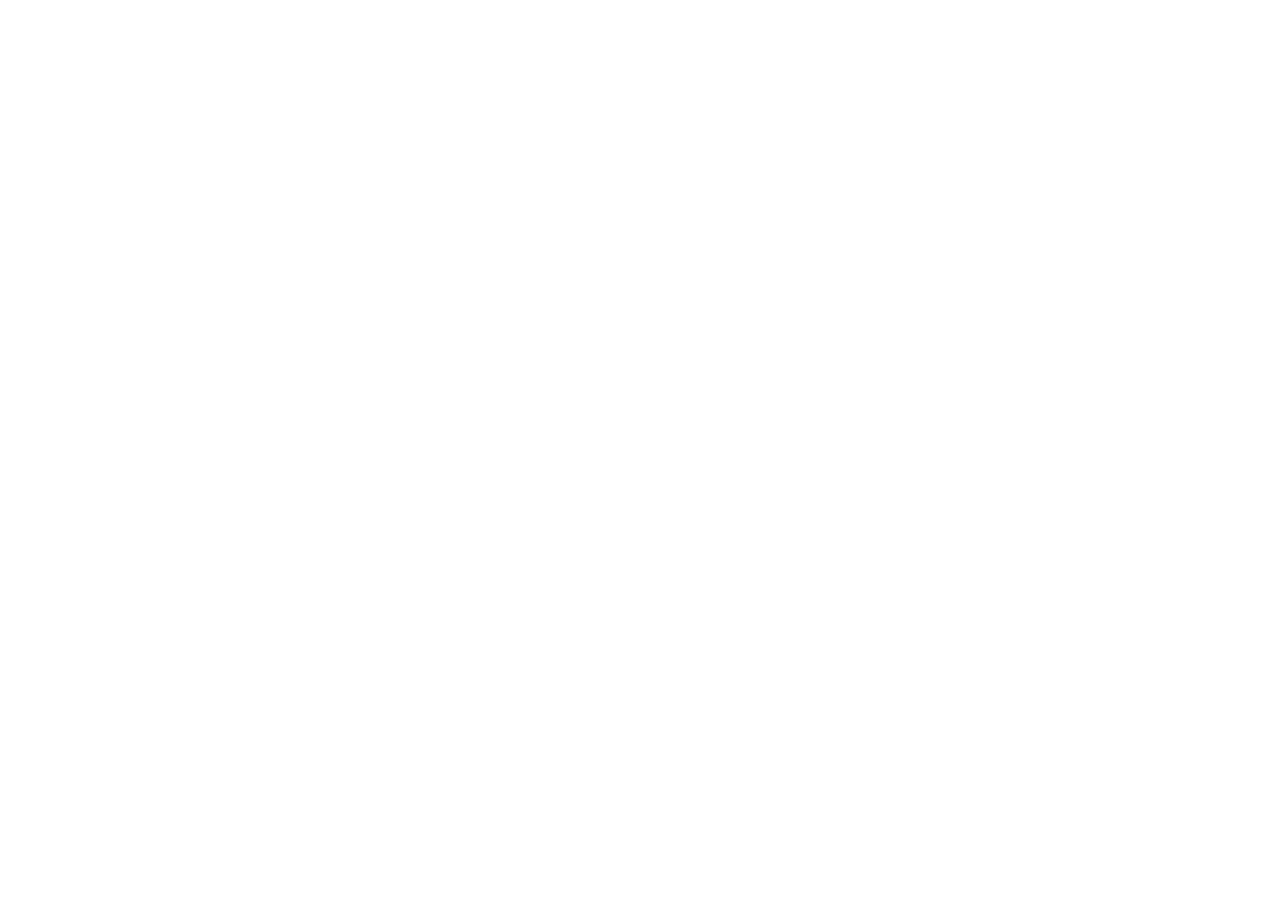
==== index.html @ 9d61e838 "initial project structure ready" ====
<!DOCTYPE html>
<html lang="en">
  <head>
    <meta charset="UTF-8" />
    <meta name="viewport" content="width=device-width, initial-scale=1.0" />
    <title>Homework</title>
    <link rel="stylesheet" type="text/css" href="./css/reset.css" />
    <link rel="stylesheet" type="text/css" href="./assets/css/style.css" />
  </head>
  <body>
    <script type="module" src="./assets/js/homework.js"></script>
  </body>
</html>
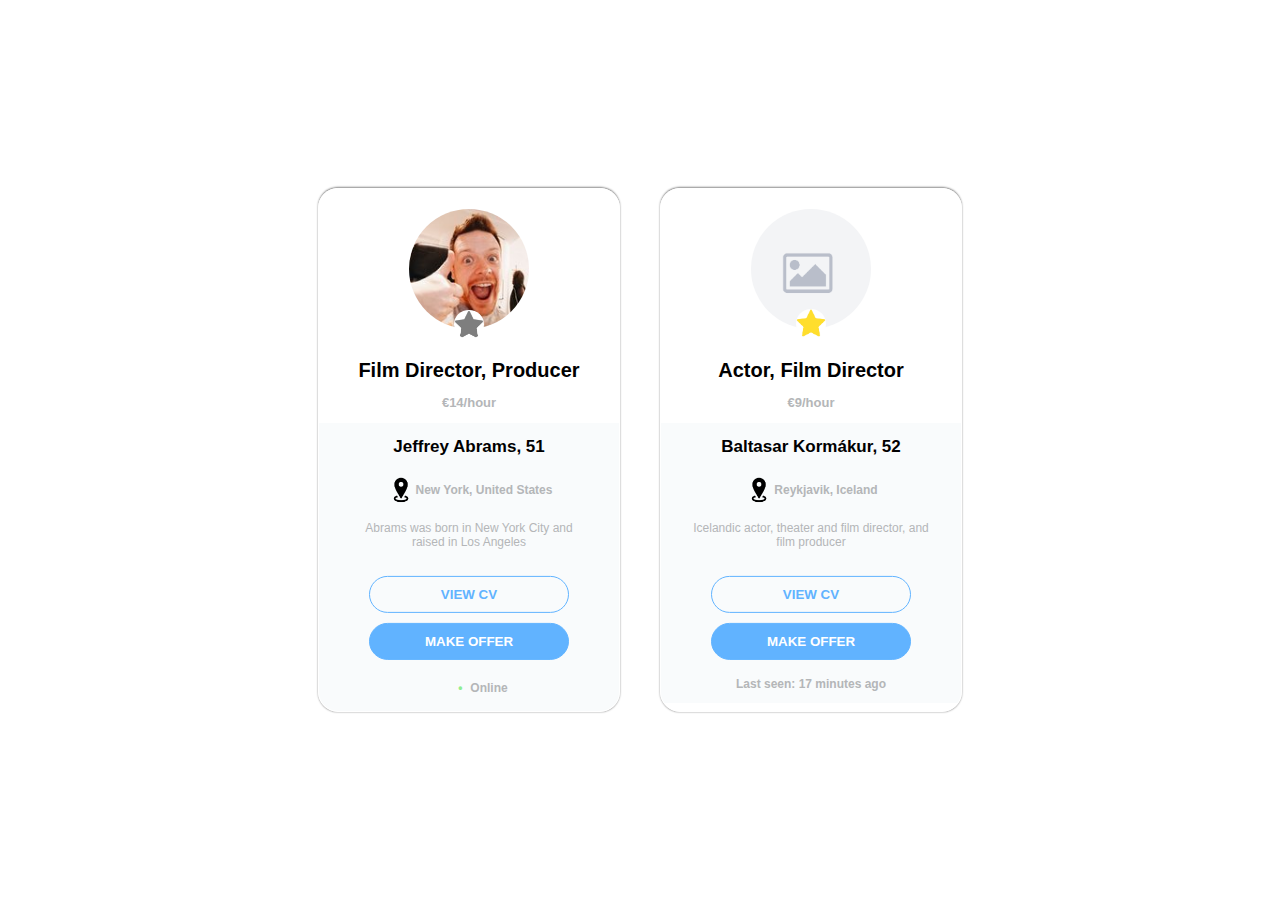
==== commit f11879d3: "user cards done" ====
--- a/index.html
+++ b/index.html
@@ -8,6 +8,72 @@
     <link rel="stylesheet" type="text/css" href="./assets/css/style.css" />
   </head>
   <body>
+    <div class="cardContainer">
+      <div class="card">
+        <div class="userImgContainer">
+          <img
+            class="userImage"
+            src="./assets/images/userImage.jpg"
+            alt="user image"
+          />
+          <img
+            class="starImg"
+            src="./assets/images/greyStar.jpeg"
+            alt="grey collored little star"
+          />
+        </div>
+        <h1>Film Director, Producer</h1>
+        <p class="hourlyRate">&euro;14/hour</p>
+        <div class="lowerCardPart">
+          <h2>Jeffrey Abrams, 51</h2>
+          <div class="locationDiv">
+            <img
+              class="geoLocationMark"
+              src="./assets/images/mapLocationSymbol.png"
+              alt="geo location sign mark"
+            />
+            <p>New York, United States</p>
+          </div>
+          <p>Abrams was born in New York City and raised in Los Angeles</p>
+          <button class="viewCVBtn">VIEW CV</button>
+          <button class="makeOfferBtn">MAKE OFFER</button>
+          <ul>
+            <li>Online</li>
+          </ul>
+        </div>
+      </div>
+      <div class="card">
+        <div class="userImgContainer">
+          <img
+            class="userImage"
+            src="./assets/images/notfound.png"
+            alt="image not found"
+          />
+          <img
+            class="starImg"
+            src="./assets/images/yellowStar.png"
+            alt="yellow collored little star"
+          />
+        </div>
+        <h1>Actor, Film Director</h1>
+        <p class="hourlyRate">&euro;9/hour</p>
+        <div class="lowerCardPart">
+          <h2>Baltasar Korm&#225;kur, 52</h2>
+          <div class="locationDiv">
+            <img
+              class="geoLocationMark"
+              src="./assets/images/mapLocationSymbol.png"
+              alt="geo location sign mark"
+            />
+            <p>Reykjavik, Iceland</p>
+          </div>
+          <p>Icelandic actor, theater and film director, and film producer</p>
+          <button class="viewCVBtn">VIEW CV</button>
+          <button class="makeOfferBtn">MAKE OFFER</button>
+          <p>Last seen: 17 minutes ago</p>
+        </div>
+      </div>
+    </div>
     <script type="module" src="./assets/js/homework.js"></script>
   </body>
 </html>
--- a/assets/css/style.css
+++ b/assets/css/style.css
@@ -0,0 +1,156 @@
+:root {
+  font-family: "Arial", sans-serif;
+}
+
+.cardContainer {
+  display: flex;
+  justify-content: center;
+  margin: 0;
+  position: absolute;
+  top: 50%;
+  left: 50%;
+  -ms-transform: translate(-50%, -50%);
+  transform: translate(-50%, -50%);
+}
+
+.card {
+  display: flex;
+  flex-direction: column;
+  align-items: center;
+  border: 1px solid white;
+  border-radius: 20px;
+  width: 300px;
+  overflow: hidden;
+  margin: 10px 20px 10px 20px;
+  box-shadow: 0 0 2px grey;
+}
+
+.card > .lowerCardPart {
+  display: flex;
+  flex-direction: column;
+  align-items: center;
+  background-color: #f9fbfc;
+  overflow: auto;
+}
+
+.userImgContainer {
+  padding-bottom: 10px;
+  margin: 20px 0 20px 0;
+  display: flex;
+  flex-direction: column;
+  position: relative;
+}
+
+.userImage {
+  position: relative;
+  width: 120px;
+  border-radius: 50%;
+}
+
+.starImg {
+  position: absolute;
+  align-self: center;
+  width: 30px;
+  border-radius: 50%;
+  bottom: 0;
+}
+
+.card > h1 {
+  font-size: 20px;
+  margin: 0;
+  width: 90%;
+  text-align: center;
+}
+
+.hourlyRate {
+  font-size: 13px;
+  font-weight: 600;
+  color: #b4b6b8;
+}
+
+.lowerCardPart > h2 {
+  font-size: 17px;
+}
+
+.locationDiv {
+  display: flex;
+  flex-direction: row;
+}
+
+.geoLocationMark {
+  width: 30px;
+  height: 30px;
+  align-self: center;
+}
+
+.locationDiv > p {
+  font-size: 12px;
+  font-weight: 600;
+  color: #b4b6b8;
+}
+
+.lowerCardPart > p {
+  text-align: center;
+  font-size: 12px;
+  width: 80%;
+  color: #b4b6b8;
+}
+
+.lowerCardPart > p:last-child {
+  font-weight: 600;
+}
+
+.viewCVBtn {
+  border: 1px solid #61b3ff;
+  color: #61b3ff;
+  background-color: transparent;
+  border-radius: 20px;
+  width: 200px;
+  padding: 10px 0 10px 0;
+  margin: 15px 0 5px 0;
+  font-weight: 600;
+}
+
+.makeOfferBtn {
+  border: 1px solid #61b3ff;
+  color: white;
+  background-color: #61b3ff;
+  border-radius: 20px;
+  width: 200px;
+  padding: 10px 0 10px 0;
+  margin: 5px 0 5px 0;
+  font-weight: 600;
+}
+
+.lowerCardPart > ul {
+  list-style: none;
+}
+
+.lowerCardPart > ul li::before {
+  content: "\2022";
+  color: lightgreen;
+  font-weight: bold;
+  display: inline-block;
+  width: 1em;
+  margin-left: -1em;
+}
+
+.lowerCardPart > ul > li {
+  color: #b4b6b8;
+  font-weight: 600;
+  font-size: 12px;
+}
+
+@media screen and (max-width: 680px) {
+  .cardContainer {
+    display: flex;
+    justify-content: center;
+    flex-wrap: wrap;
+    margin: initial;
+    position: initial;
+    top: initial;
+    left: initial;
+    -ms-transform: initial;
+    transform: initial;
+  }
+}
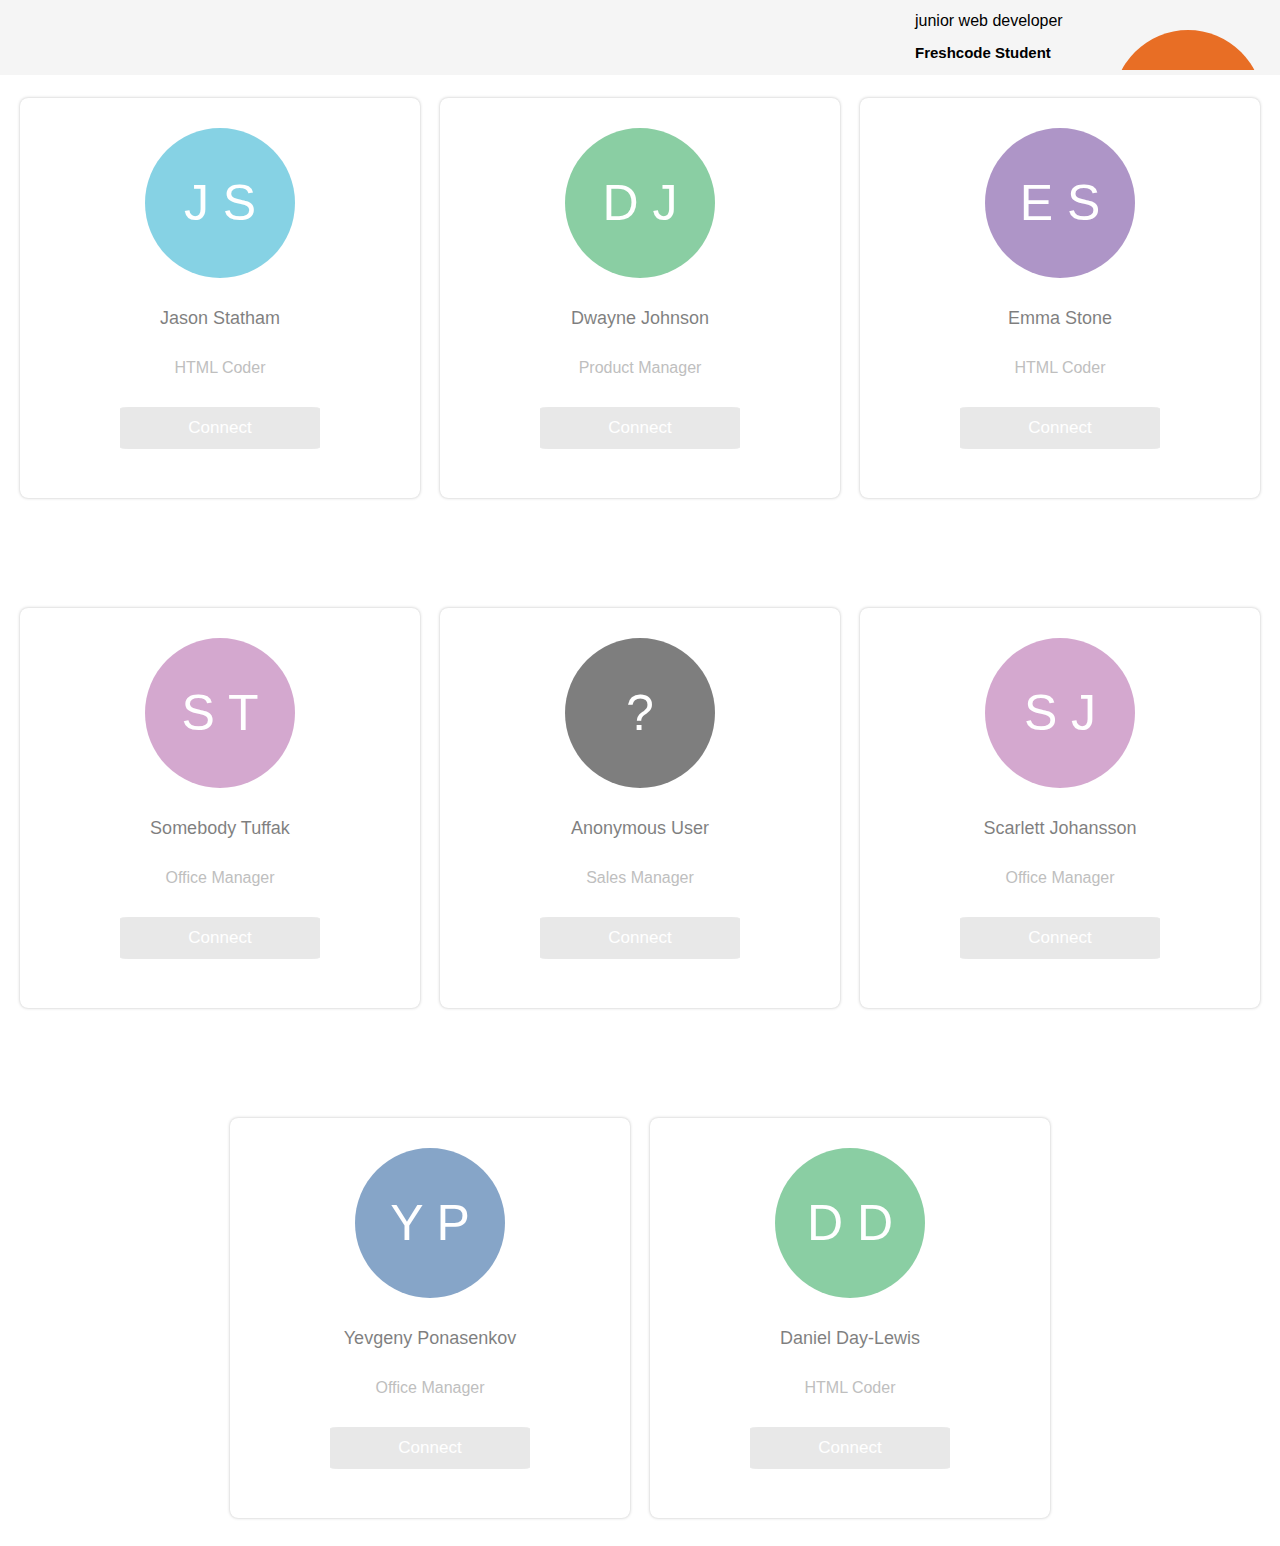
==== commit e4208e93: "logged user included, header done" ====
--- a/index.html
+++ b/index.html
@@ -6,74 +6,7 @@
     <title>Homework</title>
     <link rel="stylesheet" type="text/css" href="./css/reset.css" />
     <link rel="stylesheet" type="text/css" href="./assets/css/style.css" />
+    <script type="module" src="./assets/js/homework.js"></script>
   </head>
-  <body>
-    <div class="cardContainer">
-      <div class="card">
-        <div class="userImgContainer">
-          <img
-            class="userImage"
-            src="./assets/images/userImage.jpg"
-            alt="user image"
-          />
-          <img
-            class="starImg"
-            src="./assets/images/greyStar.jpeg"
-            alt="grey collored little star"
-          />
-        </div>
-        <h1>Film Director, Producer</h1>
-        <p class="hourlyRate">&euro;14/hour</p>
-        <div class="lowerCardPart">
-          <h2>Jeffrey Abrams, 51</h2>
-          <div class="locationDiv">
-            <img
-              class="geoLocationMark"
-              src="./assets/images/mapLocationSymbol.png"
-              alt="geo location sign mark"
-            />
-            <p>New York, United States</p>
-          </div>
-          <p>Abrams was born in New York City and raised in Los Angeles</p>
-          <button class="viewCVBtn">VIEW CV</button>
-          <button class="makeOfferBtn">MAKE OFFER</button>
-          <ul>
-            <li>Online</li>
-          </ul>
-        </div>
-      </div>
-      <div class="card">
-        <div class="userImgContainer">
-          <img
-            class="userImage"
-            src="./assets/images/notfound.png"
-            alt="image not found"
-          />
-          <img
-            class="starImg"
-            src="./assets/images/yellowStar.png"
-            alt="yellow collored little star"
-          />
-        </div>
-        <h1>Actor, Film Director</h1>
-        <p class="hourlyRate">&euro;9/hour</p>
-        <div class="lowerCardPart">
-          <h2>Baltasar Korm&#225;kur, 52</h2>
-          <div class="locationDiv">
-            <img
-              class="geoLocationMark"
-              src="./assets/images/mapLocationSymbol.png"
-              alt="geo location sign mark"
-            />
-            <p>Reykjavik, Iceland</p>
-          </div>
-          <p>Icelandic actor, theater and film director, and film producer</p>
-          <button class="viewCVBtn">VIEW CV</button>
-          <button class="makeOfferBtn">MAKE OFFER</button>
-          <p>Last seen: 17 minutes ago</p>
-        </div>
-      </div>
-    </div>
-    <script type="module" src="./assets/js/homework.js"></script>
-  </body>
+  <body></body>
 </html>
--- a/assets/css/style.css
+++ b/assets/css/style.css
@@ -1,156 +1,179 @@
 :root {
-  font-family: "Arial", sans-serif;
+  display: flex;
+  justify-content: center;
+  align-items: center;
+  min-height: 100vh;
 }
 
-.cardContainer {
+.websiteHeader {
   display: flex;
-  justify-content: center;
-  margin: 0;
-  position: absolute;
-  top: 50%;
-  left: 50%;
-  -ms-transform: translate(-50%, -50%);
-  transform: translate(-50%, -50%);
+  flex-wrap: wrap;
+  background-color: whitesmoke;
+  height: 75px;
+  justify-content: flex-end;
+  position: fixed;
+  width: 100%;
+  z-index: 1;
+  top: 0;
 }
 
-.card {
+.loggedUserContainer {
+  display: flex;
+  flex-wrap: wrap;
+  width: 375px;
+  height: 70px;
+  border-radius: 20px;
+  flex-direction: column;
+  overflow: hidden;
+}
+
+.mainContainer {
+  display: flex;
+  flex-wrap: wrap;
+  justify-content: center;
+}
+
+.cardDiv {
   display: flex;
   flex-direction: column;
-  align-items: center;
-  border: 1px solid white;
-  border-radius: 20px;
-  width: 300px;
+  background-color: white;
+  width: 400px;
+  height: 400px;
+  border-radius: 2%;
   overflow: hidden;
-  margin: 10px 20px 10px 20px;
-  box-shadow: 0 0 2px grey;
+  margin: 90px 10px 20px 10px;
+  box-shadow: 0 0 3px grey;
+  flex-wrap: wrap;
+  opacity: 0.5;
 }
 
-.card > .lowerCardPart {
+.cardDiv:hover {
   display: flex;
   flex-direction: column;
-  align-items: center;
-  background-color: #f9fbfc;
-  overflow: auto;
+  background-color: white;
+  width: 420px;
+  height: 420px;
+  border-radius: 2%;
+  overflow: hidden;
+  margin: 20px 0 20px 0;
+  box-shadow: 0 10px 15px darkgrey;
+  flex-wrap: wrap;
+  animation-delay: 300;
+  animation-timing-function: linear;
+  opacity: 1;
+  z-index: 2;
 }
 
-.userImgContainer {
-  padding-bottom: 10px;
-  margin: 20px 0 20px 0;
-  display: flex;
-  flex-direction: column;
-  position: relative;
+.img {
+  border-radius: 50%;
+  object-fit: cover;
+  width: 150px;
+  height: 150px;
+  margin: 30px 0 10px 0;
+  align-self: center;
 }
 
-.userImage {
-  position: relative;
-  width: 120px;
+.imgReplacer {
   border-radius: 50%;
+  object-fit: cover;
+  width: 150px;
+  height: 150px;
+  margin: 30px 0 10px 0;
+  align-self: center;
+  color: white;
+  font-size: 50px;
+  font-family: Arial, Helvetica, sans-serif;
+  background-color: black;
+  text-align: center;
+  vertical-align: middle;
+  line-height: 150px;
 }
 
-.starImg {
-  position: absolute;
+.imgHeader {
+  display: flex;
+  border-radius: 50%;
+  object-fit: cover;
+  width: 75px;
+  height: 75px;
   align-self: center;
-  width: 30px;
-  border-radius: 50%;
-  bottom: 0;
 }
 
-.card > h1 {
-  font-size: 20px;
-  margin: 0;
-  width: 90%;
-  text-align: center;
+.h2 {
+  font-size: 15px;
 }
 
-.hourlyRate {
-  font-size: 13px;
-  font-weight: 600;
-  color: #b4b6b8;
+.websiteHeader .h2,
+.pHeader {
+  font-family: Arial, Helvetica, sans-serif;
+  margin: 10px 0 0 10px;
+  padding: 2px 0 2px 0;
 }
 
-.lowerCardPart > h2 {
+.h1,
+.p {
+  font-family: Arial, Helvetica, sans-serif;
+  text-align: center;
+  margin: 20px 0 10px 0;
+}
+
+.h1 {
+  font-weight: 200;
+  font-size: 18px;
+}
+
+.cardDiv:hover .h1 {
+  font-weight: 600;
+  font-size: 24px;
+}
+
+.p {
+  color: grey;
+}
+
+.btn {
+  width: 50%;
+  align-self: center;
+  margin: 20px 0 30px 0;
+  background: lightgrey;
+  border: 1px solid lightgrey;
+  border-radius: 4%;
+  padding: 10px 0 10px 0;
+  text-decoration: none;
+  color: white;
+  font-weight: 200;
   font-size: 17px;
 }
 
-.locationDiv {
-  display: flex;
-  flex-direction: row;
+.cardDiv:hover .btn {
+  width: 50%;
+  align-self: center;
+  margin: 20px 0 30px 0;
+  background: #3789e6;
+  border: 1px solid #3789e6;
+  border-radius: 4%;
+  padding: 10px 0 10px 0;
+  text-decoration: none;
+  color: white;
+  font-weight: 600;
+  font-size: 17px;
 }
 
-.geoLocationMark {
-  width: 30px;
-  height: 30px;
-  align-self: center;
+@media screen and (max-width: 420px) {
+  .cardDiv {
+    width: 300px;
+  }
+
+  .cardDiv:hover {
+    width: 310px;
+  }
 }
 
-.locationDiv > p {
-  font-size: 12px;
-  font-weight: 600;
-  color: #b4b6b8;
-}
+@media screen and (max-width: 300px) {
+  .cardDiv {
+    width: 250px;
+  }
 
-.lowerCardPart > p {
-  text-align: center;
-  font-size: 12px;
-  width: 80%;
-  color: #b4b6b8;
-}
-
-.lowerCardPart > p:last-child {
-  font-weight: 600;
-}
-
-.viewCVBtn {
-  border: 1px solid #61b3ff;
-  color: #61b3ff;
-  background-color: transparent;
-  border-radius: 20px;
-  width: 200px;
-  padding: 10px 0 10px 0;
-  margin: 15px 0 5px 0;
-  font-weight: 600;
-}
-
-.makeOfferBtn {
-  border: 1px solid #61b3ff;
-  color: white;
-  background-color: #61b3ff;
-  border-radius: 20px;
-  width: 200px;
-  padding: 10px 0 10px 0;
-  margin: 5px 0 5px 0;
-  font-weight: 600;
-}
-
-.lowerCardPart > ul {
-  list-style: none;
-}
-
-.lowerCardPart > ul li::before {
-  content: "\2022";
-  color: lightgreen;
-  font-weight: bold;
-  display: inline-block;
-  width: 1em;
-  margin-left: -1em;
-}
-
-.lowerCardPart > ul > li {
-  color: #b4b6b8;
-  font-weight: 600;
-  font-size: 12px;
-}
-
-@media screen and (max-width: 680px) {
-  .cardContainer {
-    display: flex;
-    justify-content: center;
-    flex-wrap: wrap;
-    margin: initial;
-    position: initial;
-    top: initial;
-    left: initial;
-    -ms-transform: initial;
-    transform: initial;
+  .cardDiv:hover {
+    width: 260px;
   }
 }
